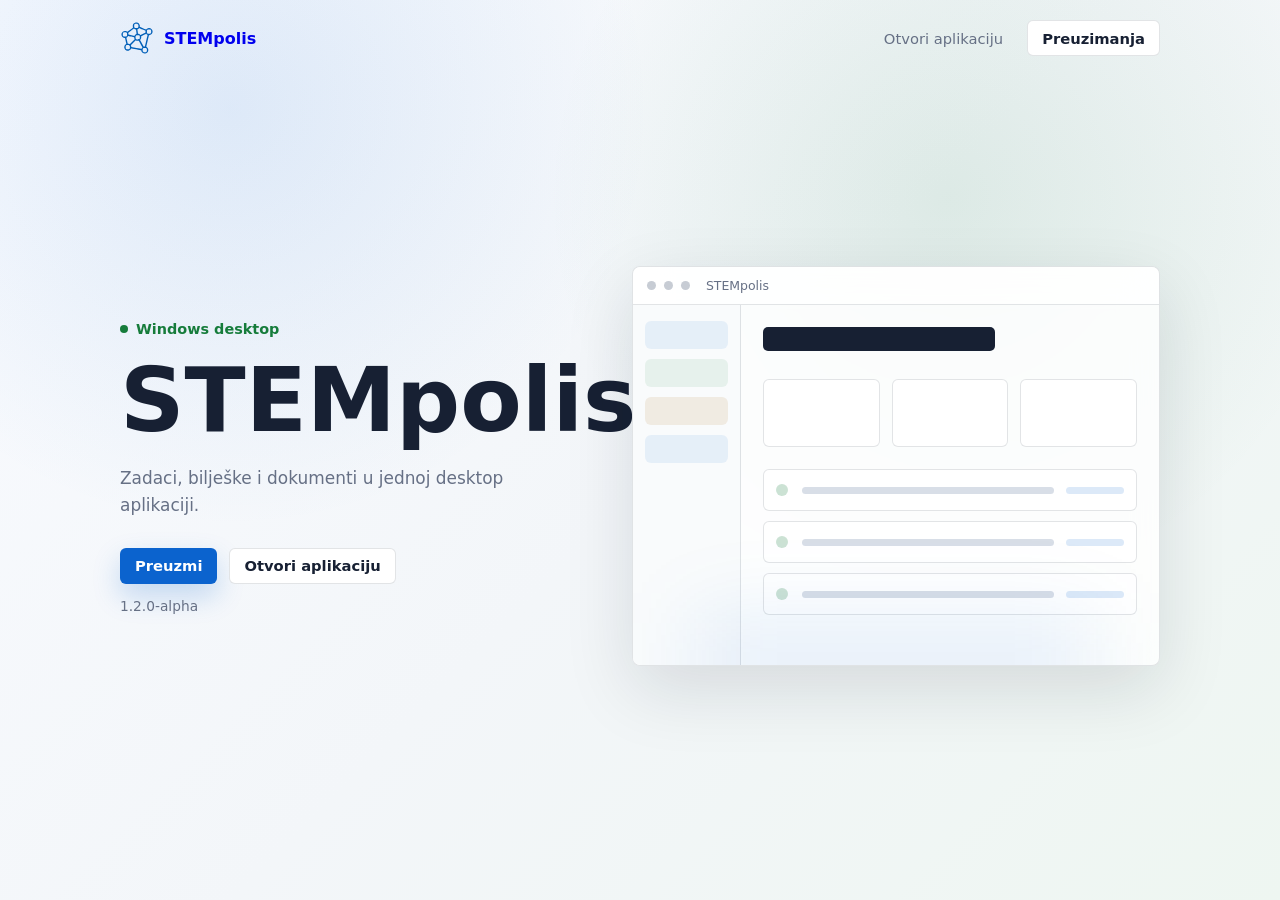
==== index.html @ aa2f320d "Add files via upload" ====
<!DOCTYPE html>
<html lang="hr">

<head>
    <meta charset="UTF-8">
    <meta name="viewport" content="width=device-width, initial-scale=1.0">
    <meta name="description" content="Preuzmite STEMpolis desktop aplikaciju.">
    <title>STEMpolis</title>
    <style>
        :root {
            color-scheme: light;
            --bg: #f7f8fb;
            --surface: rgba(255, 255, 255, 0.82);
            --surface-solid: #ffffff;
            --text: #172033;
            --muted: #667085;
            --border: rgba(23, 32, 51, 0.12);
            --accent: #0b63ce;
            --accent-hover: #004a9f;
            --green: #167c3b;
            --shadow: 0 24px 70px rgba(17, 24, 39, 0.12);
        }

        * {
            box-sizing: border-box;
        }

        html,
        body {
            margin: 0;
            min-height: 100%;
        }

        body {
            min-height: 100vh;
            font-family: "Segoe UI Variable", "Segoe UI", system-ui, -apple-system, BlinkMacSystemFont, sans-serif;
            color: var(--text);
            background:
                radial-gradient(circle at 74% 22%, rgba(22, 124, 59, 0.1), transparent 34%),
                radial-gradient(circle at 18% 12%, rgba(11, 99, 206, 0.11), transparent 32%),
                linear-gradient(135deg, #f9fbff 0%, #f3f6f9 52%, #eef6f1 100%);
            overflow-x: hidden;
        }

        .shell {
            width: min(1040px, calc(100% - 48px));
            margin: 0 auto;
        }

        .topbar {
            height: 76px;
            display: flex;
            align-items: center;
            justify-content: space-between;
        }

        .brand,
        .nav {
            display: inline-flex;
            align-items: center;
        }

        .brand {
            gap: 10px;
            font-weight: 700;
            text-decoration: none;
        }

        .brand img {
            width: 34px;
            height: 34px;
        }

        .nav {
            gap: 10px;
        }

        .link,
        .button {
            min-height: 36px;
            display: inline-flex;
            align-items: center;
            justify-content: center;
            border-radius: 6px;
            padding: 8px 14px;
            font-size: 0.92rem;
            text-decoration: none;
        }

        .link {
            color: var(--muted);
        }

        .button {
            border: 1px solid transparent;
            background: var(--accent);
            color: #ffffff;
            font-weight: 600;
            box-shadow: 0 12px 28px rgba(11, 99, 206, 0.22);
        }

        .button:hover {
            background: var(--accent-hover);
        }

        .button.secondary {
            background: var(--surface-solid);
            border-color: var(--border);
            color: var(--text);
            box-shadow: none;
        }

        .hero {
            min-height: calc(100vh - 76px);
            display: grid;
            grid-template-columns: minmax(0, 0.92fr) minmax(360px, 1.08fr);
            align-items: center;
            gap: 62px;
            padding: 28px 0 72px;
        }

        .tag {
            display: inline-flex;
            align-items: center;
            gap: 8px;
            margin-bottom: 20px;
            color: var(--green);
            font-size: 0.9rem;
            font-weight: 600;
        }

        .tag::before {
            content: "";
            width: 8px;
            height: 8px;
            border-radius: 999px;
            background: currentColor;
        }

        h1 {
            margin: 0;
            font-size: clamp(3.2rem, 7vw, 5.8rem);
            line-height: 0.96;
            letter-spacing: 0;
        }

        .lead {
            max-width: 500px;
            margin: 22px 0 0;
            color: var(--muted);
            font-size: 1.06rem;
            line-height: 1.55;
        }

        .actions {
            display: flex;
            flex-wrap: wrap;
            gap: 12px;
            margin-top: 30px;
        }

        .version {
            margin-top: 14px;
            color: var(--muted);
            font-size: 0.86rem;
        }

        .preview {
            position: relative;
            border: 1px solid var(--border);
            border-radius: 8px;
            background: var(--surface);
            box-shadow: var(--shadow);
            overflow: hidden;
            backdrop-filter: blur(18px);
        }

        .preview::before {
            content: "";
            position: absolute;
            inset: auto 12% -36px 12%;
            height: 80px;
            background: rgba(11, 99, 206, 0.11);
            filter: blur(42px);
        }

        .preview-titlebar {
            height: 38px;
            display: flex;
            align-items: center;
            gap: 8px;
            padding: 0 14px;
            border-bottom: 1px solid var(--border);
            background: rgba(255, 255, 255, 0.72);
        }

        .dot {
            width: 9px;
            height: 9px;
            border-radius: 999px;
            background: #c7ccd4;
        }

        .preview-title {
            margin-left: 8px;
            color: var(--muted);
            font-size: 0.78rem;
        }

        .preview-body {
            min-height: 360px;
            display: grid;
            grid-template-columns: 108px 1fr;
        }

        .preview-nav {
            padding: 16px 12px;
            border-right: 1px solid var(--border);
            background: rgba(248, 250, 252, 0.78);
        }

        .nav-pill {
            height: 28px;
            margin-bottom: 10px;
            border-radius: 6px;
            background: rgba(11, 99, 206, 0.08);
        }

        .nav-pill:nth-child(2) {
            background: rgba(22, 124, 59, 0.08);
        }

        .nav-pill:nth-child(3) {
            background: rgba(157, 93, 0, 0.1);
        }

        .preview-main {
            padding: 22px;
        }

        .headline-skeleton {
            width: 62%;
            height: 24px;
            border-radius: 5px;
            background: var(--text);
        }

        .card-row {
            display: grid;
            grid-template-columns: repeat(3, 1fr);
            gap: 12px;
            margin: 28px 0 22px;
        }

        .mini-card {
            height: 68px;
            border: 1px solid var(--border);
            border-radius: 6px;
            background: #ffffff;
        }

        .row {
            height: 42px;
            display: grid;
            grid-template-columns: 14px 1fr 58px;
            align-items: center;
            gap: 12px;
            margin-bottom: 10px;
            border: 1px solid var(--border);
            border-radius: 6px;
            background: #ffffff;
            padding: 0 12px;
        }

        .check,
        .line,
        .meta {
            border-radius: 999px;
        }

        .check {
            width: 12px;
            height: 12px;
            background: rgba(22, 124, 59, 0.22);
        }

        .line,
        .meta {
            height: 7px;
            background: #d8dee7;
        }

        .meta {
            background: rgba(11, 99, 206, 0.14);
        }

        @media (max-width: 860px) {
            .hero {
                grid-template-columns: 1fr;
                gap: 34px;
                padding-top: 26px;
            }

            .preview {
                max-width: 560px;
            }
        }

        @media (max-width: 620px) {
            .shell {
                width: min(100% - 28px, 1040px);
            }

            .topbar {
                height: auto;
                padding: 18px 0;
                align-items: flex-start;
                flex-direction: column;
                gap: 14px;
            }

            .nav,
            .actions {
                width: 100%;
            }

            .link,
            .button {
                flex: 1;
            }

            .preview-body {
                grid-template-columns: 80px 1fr;
                min-height: 300px;
            }

            .card-row {
                grid-template-columns: 1fr;
            }
        }
    </style>
</head>

<body>
    <header class="shell topbar">
        <a class="brand" href="./" aria-label="STEMpolis">
            <img src="./icon.svg" alt="">
            <span>STEMpolis</span>
        </a>
        <nav class="nav" aria-label="Akcije">
            <a class="link" href="stempolis://login">Otvori aplikaciju</a>
            <a class="button secondary" href="https://github.com/n1ko-josipovic/conf-Pg-STEMpolis/releases/latest">Preuzimanja</a>
        </nav>
    </header>

    <main class="shell hero">
        <section aria-labelledby="title">
            <div class="tag">Windows desktop</div>
            <h1 id="title">STEMpolis</h1>
            <p class="lead">Zadaci, bilješke i dokumenti u jednoj desktop aplikaciji.</p>
            <div class="actions">
                <a class="button" href="https://github.com/n1ko-josipovic/conf-Pg-STEMpolis/releases/latest">Preuzmi</a>
                <a class="button secondary" href="stempolis://login">Otvori aplikaciju</a>
            </div>
            <div class="version">1.2.0-alpha</div>
        </section>

        <section class="preview" aria-label="STEMpolis pregled">
            <div class="preview-titlebar">
                <span class="dot"></span>
                <span class="dot"></span>
                <span class="dot"></span>
                <span class="preview-title">STEMpolis</span>
            </div>
            <div class="preview-body">
                <div class="preview-nav">
                    <div class="nav-pill"></div>
                    <div class="nav-pill"></div>
                    <div class="nav-pill"></div>
                    <div class="nav-pill"></div>
                </div>
                <div class="preview-main">
                    <div class="headline-skeleton"></div>
                    <div class="card-row">
                        <div class="mini-card"></div>
                        <div class="mini-card"></div>
                        <div class="mini-card"></div>
                    </div>
                    <div class="row"><span class="check"></span><span class="line"></span><span class="meta"></span></div>
                    <div class="row"><span class="check"></span><span class="line"></span><span class="meta"></span></div>
                    <div class="row"><span class="check"></span><span class="line"></span><span class="meta"></span></div>
                </div>
            </div>
        </section>
    </main>
</body>

</html>
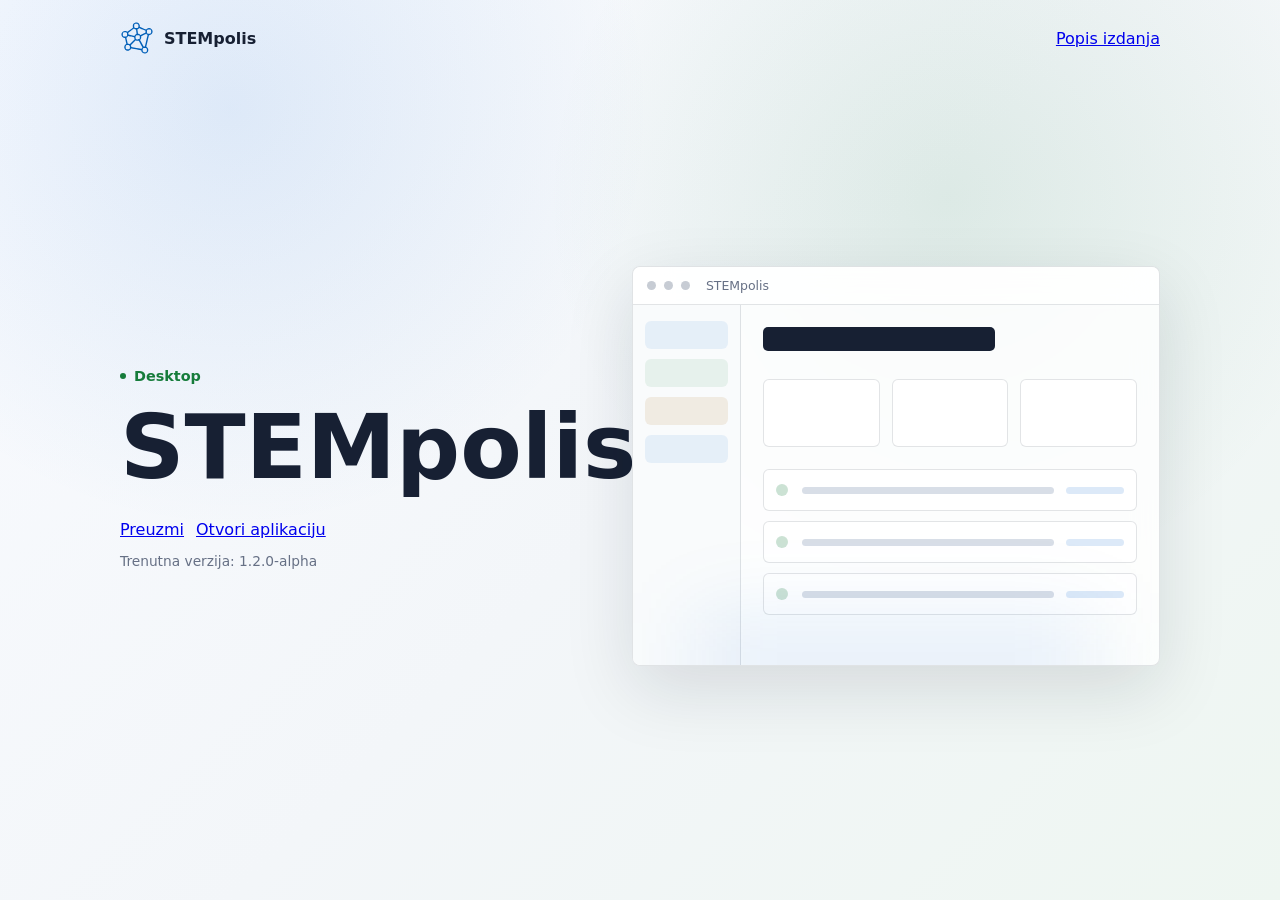
==== commit 5ad187d4: "Add files via upload" ====
--- a/index.html
+++ b/index.html
@@ -75,41 +75,6 @@
             gap: 10px;
         }
 
-        .link,
-        .button {
-            min-height: 36px;
-            display: inline-flex;
-            align-items: center;
-            justify-content: center;
-            border-radius: 6px;
-            padding: 8px 14px;
-            font-size: 0.92rem;
-            text-decoration: none;
-        }
-
-        .link {
-            color: var(--muted);
-        }
-
-        .button {
-            border: 1px solid transparent;
-            background: var(--accent);
-            color: #ffffff;
-            font-weight: 600;
-            box-shadow: 0 12px 28px rgba(11, 99, 206, 0.22);
-        }
-
-        .button:hover {
-            background: var(--accent-hover);
-        }
-
-        .button.secondary {
-            background: var(--surface-solid);
-            border-color: var(--border);
-            color: var(--text);
-            box-shadow: none;
-        }
-
         .hero {
             min-height: calc(100vh - 76px);
             display: grid;
@@ -131,8 +96,8 @@
 
         .tag::before {
             content: "";
-            width: 8px;
-            height: 8px;
+            width: 6px;
+            height: 6px;
             border-radius: 999px;
             background: currentColor;
         }
@@ -142,14 +107,6 @@
             font-size: clamp(3.2rem, 7vw, 5.8rem);
             line-height: 0.96;
             letter-spacing: 0;
-        }
-
-        .lead {
-            max-width: 500px;
-            margin: 22px 0 0;
-            color: var(--muted);
-            font-size: 1.06rem;
-            line-height: 1.55;
         }
 
         .actions {
@@ -324,11 +281,6 @@
                 width: 100%;
             }
 
-            .link,
-            .button {
-                flex: 1;
-            }
-
             .preview-body {
                 grid-template-columns: 80px 1fr;
                 min-height: 300px;
@@ -343,26 +295,24 @@
 
 <body>
     <header class="shell topbar">
-        <a class="brand" href="./" aria-label="STEMpolis">
+        <div class="brand" href="./" aria-label="STEMpolis">
             <img src="./icon.svg" alt="">
             <span>STEMpolis</span>
-        </a>
+        </div>
         <nav class="nav" aria-label="Akcije">
-            <a class="link" href="stempolis://login">Otvori aplikaciju</a>
-            <a class="button secondary" href="https://github.com/n1ko-josipovic/conf-Pg-STEMpolis/releases/latest">Preuzimanja</a>
+            <a href="https://github.com/n1ko-josipovic/STEMpolis/releases/latest">Popis izdanja</a>
         </nav>
     </header>
 
     <main class="shell hero">
         <section aria-labelledby="title">
-            <div class="tag">Windows desktop</div>
+            <div class="tag">Desktop</div>
             <h1 id="title">STEMpolis</h1>
-            <p class="lead">Zadaci, bilješke i dokumenti u jednoj desktop aplikaciji.</p>
             <div class="actions">
-                <a class="button" href="https://github.com/n1ko-josipovic/conf-Pg-STEMpolis/releases/latest">Preuzmi</a>
-                <a class="button secondary" href="stempolis://login">Otvori aplikaciju</a>
+                <a href="https://github.com/n1ko-josipovic/STEMpolis/releases/latest">Preuzmi</a>
+                <a href="stempolis://login">Otvori aplikaciju</a>
             </div>
-            <div class="version">1.2.0-alpha</div>
+            <div class="version">Trenutna verzija: 1.2.0-alpha</div>
         </section>
 
         <section class="preview" aria-label="STEMpolis pregled">
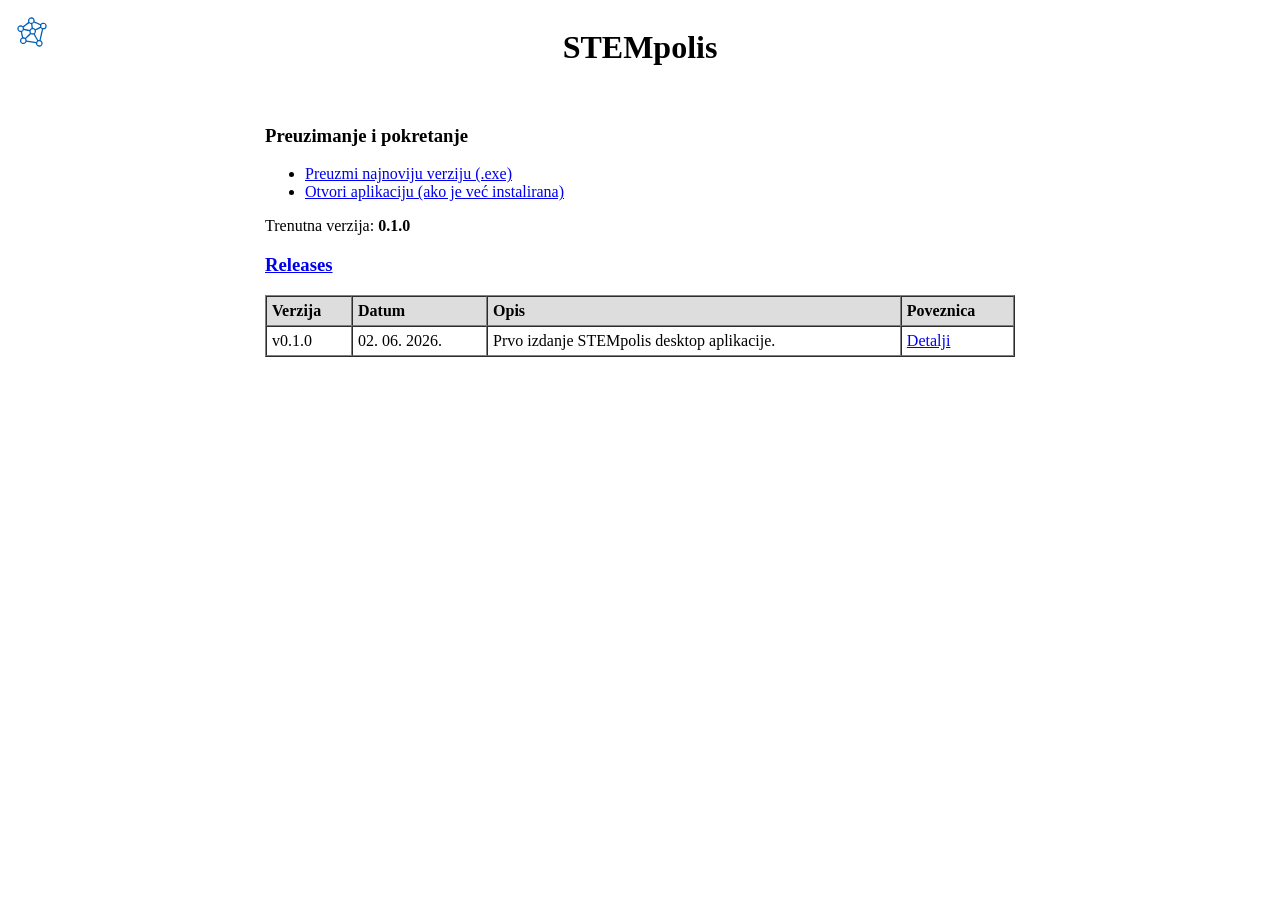
==== commit 99287b9b: "Add files via upload" ====
--- a/index.html
+++ b/index.html
@@ -1,348 +1,64 @@
-<!DOCTYPE html>
-<html lang="hr">
-
-<head>
-    <meta charset="UTF-8">
-    <meta name="viewport" content="width=device-width, initial-scale=1.0">
-    <meta name="description" content="Preuzmite STEMpolis desktop aplikaciju.">
-    <title>STEMpolis</title>
-    <style>
-        :root {
-            color-scheme: light;
-            --bg: #f7f8fb;
-            --surface: rgba(255, 255, 255, 0.82);
-            --surface-solid: #ffffff;
-            --text: #172033;
-            --muted: #667085;
-            --border: rgba(23, 32, 51, 0.12);
-            --accent: #0b63ce;
-            --accent-hover: #004a9f;
-            --green: #167c3b;
-            --shadow: 0 24px 70px rgba(17, 24, 39, 0.12);
-        }
-
-        * {
-            box-sizing: border-box;
-        }
-
-        html,
-        body {
-            margin: 0;
-            min-height: 100%;
-        }
-
-        body {
-            min-height: 100vh;
-            font-family: "Segoe UI Variable", "Segoe UI", system-ui, -apple-system, BlinkMacSystemFont, sans-serif;
-            color: var(--text);
-            background:
-                radial-gradient(circle at 74% 22%, rgba(22, 124, 59, 0.1), transparent 34%),
-                radial-gradient(circle at 18% 12%, rgba(11, 99, 206, 0.11), transparent 32%),
-                linear-gradient(135deg, #f9fbff 0%, #f3f6f9 52%, #eef6f1 100%);
-            overflow-x: hidden;
-        }
-
-        .shell {
-            width: min(1040px, calc(100% - 48px));
-            margin: 0 auto;
-        }
-
-        .topbar {
-            height: 76px;
-            display: flex;
-            align-items: center;
-            justify-content: space-between;
-        }
-
-        .brand,
-        .nav {
-            display: inline-flex;
-            align-items: center;
-        }
-
-        .brand {
-            gap: 10px;
-            font-weight: 700;
-            text-decoration: none;
-        }
-
-        .brand img {
-            width: 34px;
-            height: 34px;
-        }
-
-        .nav {
-            gap: 10px;
-        }
-
-        .hero {
-            min-height: calc(100vh - 76px);
-            display: grid;
-            grid-template-columns: minmax(0, 0.92fr) minmax(360px, 1.08fr);
-            align-items: center;
-            gap: 62px;
-            padding: 28px 0 72px;
-        }
-
-        .tag {
-            display: inline-flex;
-            align-items: center;
-            gap: 8px;
-            margin-bottom: 20px;
-            color: var(--green);
-            font-size: 0.9rem;
-            font-weight: 600;
-        }
-
-        .tag::before {
-            content: "";
-            width: 6px;
-            height: 6px;
-            border-radius: 999px;
-            background: currentColor;
-        }
-
-        h1 {
-            margin: 0;
-            font-size: clamp(3.2rem, 7vw, 5.8rem);
-            line-height: 0.96;
-            letter-spacing: 0;
-        }
-
-        .actions {
-            display: flex;
-            flex-wrap: wrap;
-            gap: 12px;
-            margin-top: 30px;
-        }
-
-        .version {
-            margin-top: 14px;
-            color: var(--muted);
-            font-size: 0.86rem;
-        }
-
-        .preview {
-            position: relative;
-            border: 1px solid var(--border);
-            border-radius: 8px;
-            background: var(--surface);
-            box-shadow: var(--shadow);
-            overflow: hidden;
-            backdrop-filter: blur(18px);
-        }
-
-        .preview::before {
-            content: "";
-            position: absolute;
-            inset: auto 12% -36px 12%;
-            height: 80px;
-            background: rgba(11, 99, 206, 0.11);
-            filter: blur(42px);
-        }
-
-        .preview-titlebar {
-            height: 38px;
-            display: flex;
-            align-items: center;
-            gap: 8px;
-            padding: 0 14px;
-            border-bottom: 1px solid var(--border);
-            background: rgba(255, 255, 255, 0.72);
-        }
-
-        .dot {
-            width: 9px;
-            height: 9px;
-            border-radius: 999px;
-            background: #c7ccd4;
-        }
-
-        .preview-title {
-            margin-left: 8px;
-            color: var(--muted);
-            font-size: 0.78rem;
-        }
-
-        .preview-body {
-            min-height: 360px;
-            display: grid;
-            grid-template-columns: 108px 1fr;
-        }
-
-        .preview-nav {
-            padding: 16px 12px;
-            border-right: 1px solid var(--border);
-            background: rgba(248, 250, 252, 0.78);
-        }
-
-        .nav-pill {
-            height: 28px;
-            margin-bottom: 10px;
-            border-radius: 6px;
-            background: rgba(11, 99, 206, 0.08);
-        }
-
-        .nav-pill:nth-child(2) {
-            background: rgba(22, 124, 59, 0.08);
-        }
-
-        .nav-pill:nth-child(3) {
-            background: rgba(157, 93, 0, 0.1);
-        }
-
-        .preview-main {
-            padding: 22px;
-        }
-
-        .headline-skeleton {
-            width: 62%;
-            height: 24px;
-            border-radius: 5px;
-            background: var(--text);
-        }
-
-        .card-row {
-            display: grid;
-            grid-template-columns: repeat(3, 1fr);
-            gap: 12px;
-            margin: 28px 0 22px;
-        }
-
-        .mini-card {
-            height: 68px;
-            border: 1px solid var(--border);
-            border-radius: 6px;
-            background: #ffffff;
-        }
-
-        .row {
-            height: 42px;
-            display: grid;
-            grid-template-columns: 14px 1fr 58px;
-            align-items: center;
-            gap: 12px;
-            margin-bottom: 10px;
-            border: 1px solid var(--border);
-            border-radius: 6px;
-            background: #ffffff;
-            padding: 0 12px;
-        }
-
-        .check,
-        .line,
-        .meta {
-            border-radius: 999px;
-        }
-
-        .check {
-            width: 12px;
-            height: 12px;
-            background: rgba(22, 124, 59, 0.22);
-        }
-
-        .line,
-        .meta {
-            height: 7px;
-            background: #d8dee7;
-        }
-
-        .meta {
-            background: rgba(11, 99, 206, 0.14);
-        }
-
-        @media (max-width: 860px) {
-            .hero {
-                grid-template-columns: 1fr;
-                gap: 34px;
-                padding-top: 26px;
-            }
-
-            .preview {
-                max-width: 560px;
-            }
-        }
-
-        @media (max-width: 620px) {
-            .shell {
-                width: min(100% - 28px, 1040px);
-            }
-
-            .topbar {
-                height: auto;
-                padding: 18px 0;
-                align-items: flex-start;
-                flex-direction: column;
-                gap: 14px;
-            }
-
-            .nav,
-            .actions {
-                width: 100%;
-            }
-
-            .preview-body {
-                grid-template-columns: 80px 1fr;
-                min-height: 300px;
-            }
-
-            .card-row {
-                grid-template-columns: 1fr;
-            }
-        }
-    </style>
-</head>
-
-<body>
-    <header class="shell topbar">
-        <div class="brand" href="./" aria-label="STEMpolis">
-            <img src="./icon.svg" alt="">
-            <span>STEMpolis</span>
-        </div>
-        <nav class="nav" aria-label="Akcije">
-            <a href="https://github.com/n1ko-josipovic/STEMpolis/releases/latest">Popis izdanja</a>
-        </nav>
-    </header>
-
-    <main class="shell hero">
-        <section aria-labelledby="title">
-            <div class="tag">Desktop</div>
-            <h1 id="title">STEMpolis</h1>
-            <div class="actions">
-                <a href="https://github.com/n1ko-josipovic/STEMpolis/releases/latest">Preuzmi</a>
-                <a href="stempolis://login">Otvori aplikaciju</a>
-            </div>
-            <div class="version">Trenutna verzija: 1.2.0-alpha</div>
-        </section>
-
-        <section class="preview" aria-label="STEMpolis pregled">
-            <div class="preview-titlebar">
-                <span class="dot"></span>
-                <span class="dot"></span>
-                <span class="dot"></span>
-                <span class="preview-title">STEMpolis</span>
-            </div>
-            <div class="preview-body">
-                <div class="preview-nav">
-                    <div class="nav-pill"></div>
-                    <div class="nav-pill"></div>
-                    <div class="nav-pill"></div>
-                    <div class="nav-pill"></div>
-                </div>
-                <div class="preview-main">
-                    <div class="headline-skeleton"></div>
-                    <div class="card-row">
-                        <div class="mini-card"></div>
-                        <div class="mini-card"></div>
-                        <div class="mini-card"></div>
-                    </div>
-                    <div class="row"><span class="check"></span><span class="line"></span><span class="meta"></span></div>
-                    <div class="row"><span class="check"></span><span class="line"></span><span class="meta"></span></div>
-                    <div class="row"><span class="check"></span><span class="line"></span><span class="meta"></span></div>
-                </div>
-            </div>
-        </section>
-    </main>
-</body>
-
-</html>
+<!DOCTYPE html>
+<html>
+
+<head>
+    <meta charset="UTF-8">
+    <title>STEMpolis Download</title>
+
+    <style>
+        th {
+            text-align: left;
+        }
+    </style>
+</head>
+
+<body>
+
+    <table width="750" align="center" border="0" cellpadding="0" cellspacing="0">
+        <tr>
+            <td>
+                <div style="position: absolute; top: 16px; left: 16px;">
+                    <img src="icon.svg" width="32" height="32" alt="STEMpolis ikona">
+                </div>
+                <center>
+                    <h1>STEMpolis</h1>
+                </center>
+
+                <br>
+
+                <h3>Preuzimanje i pokretanje</h3>
+                <ul>
+                    <li><a href="https://github.com/n1ko-josipovic/STEMpolis/releases/latest">Preuzmi najnoviju verziju
+                            (.exe)</a></li>
+                    <li><a href="stempolis://login">Otvori aplikaciju (ako je već instalirana)</a></li>
+                </ul>
+
+                <p>Trenutna verzija: <b>0.1.0</b></p>
+
+
+                <a href="https://github.com/n1ko-josipovic/STEMpolis/releases">
+                    <h3>Releases</h3>
+                </a>
+                <table border="1" cellpadding="5" cellspacing="0" width="100%">
+                    <tr bgcolor="#DDDDDD">
+                        <th>Verzija</th>
+                        <th>Datum</th>
+                        <th>Opis</th>
+                        <th>Poveznica</th>
+                    </tr>
+                    <tr>
+                        <td>v0.1.0</td>
+                        <td nowrap>02. 06. 2026.</td>
+                        <td>Prvo izdanje STEMpolis desktop aplikacije.</td>
+                        <td><a href="https://github.com/n1ko-josipovic/STEMpolis/releases/tag/v0.1.0">Detalji</a></td>
+                    </tr>
+                </table>
+                <br>
+
+            </td>
+        </tr>
+    </table>
+
+</body>
+
+</html>
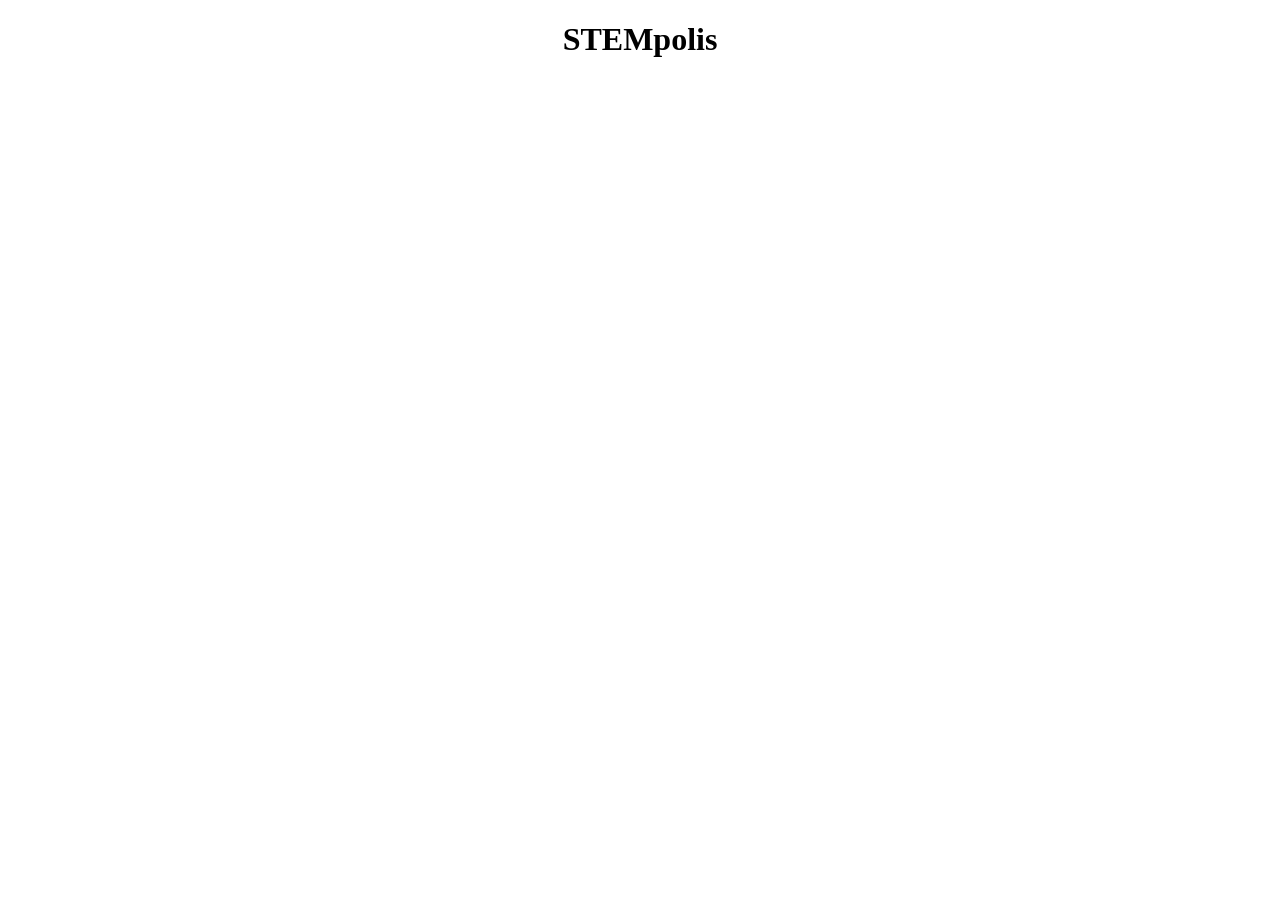
==== commit 62361f45: "Index.html changes" ====
--- a/index.html
+++ b/index.html
@@ -3,7 +3,7 @@
 
 <head>
     <meta charset="UTF-8">
-    <title>STEMpolis Download</title>
+    <title>STEMpolis</title>
 
     <style>
         th {
@@ -13,52 +13,9 @@
 </head>
 
 <body>
-
-    <table width="750" align="center" border="0" cellpadding="0" cellspacing="0">
-        <tr>
-            <td>
-                <div style="position: absolute; top: 16px; left: 16px;">
-                    <img src="icon.svg" width="32" height="32" alt="STEMpolis ikona">
-                </div>
-                <center>
-                    <h1>STEMpolis</h1>
-                </center>
-
-                <br>
-
-                <h3>Preuzimanje i pokretanje</h3>
-                <ul>
-                    <li><a href="https://github.com/n1ko-josipovic/STEMpolis/releases/latest">Preuzmi najnoviju verziju
-                            (.exe)</a></li>
-                    <li><a href="stempolis://login">Otvori aplikaciju (ako je već instalirana)</a></li>
-                </ul>
-
-                <p>Trenutna verzija: <b>0.1.0</b></p>
-
-
-                <a href="https://github.com/n1ko-josipovic/STEMpolis/releases">
-                    <h3>Releases</h3>
-                </a>
-                <table border="1" cellpadding="5" cellspacing="0" width="100%">
-                    <tr bgcolor="#DDDDDD">
-                        <th>Verzija</th>
-                        <th>Datum</th>
-                        <th>Opis</th>
-                        <th>Poveznica</th>
-                    </tr>
-                    <tr>
-                        <td>v0.1.0</td>
-                        <td nowrap>02. 06. 2026.</td>
-                        <td>Prvo izdanje STEMpolis desktop aplikacije.</td>
-                        <td><a href="https://github.com/n1ko-josipovic/STEMpolis/releases/tag/v0.1.0">Detalji</a></td>
-                    </tr>
-                </table>
-                <br>
-
-            </td>
-        </tr>
-    </table>
-
+    <center>
+        <h1>STEMpolis</h1>
+    </center>
 </body>
 
-</html>+</html>
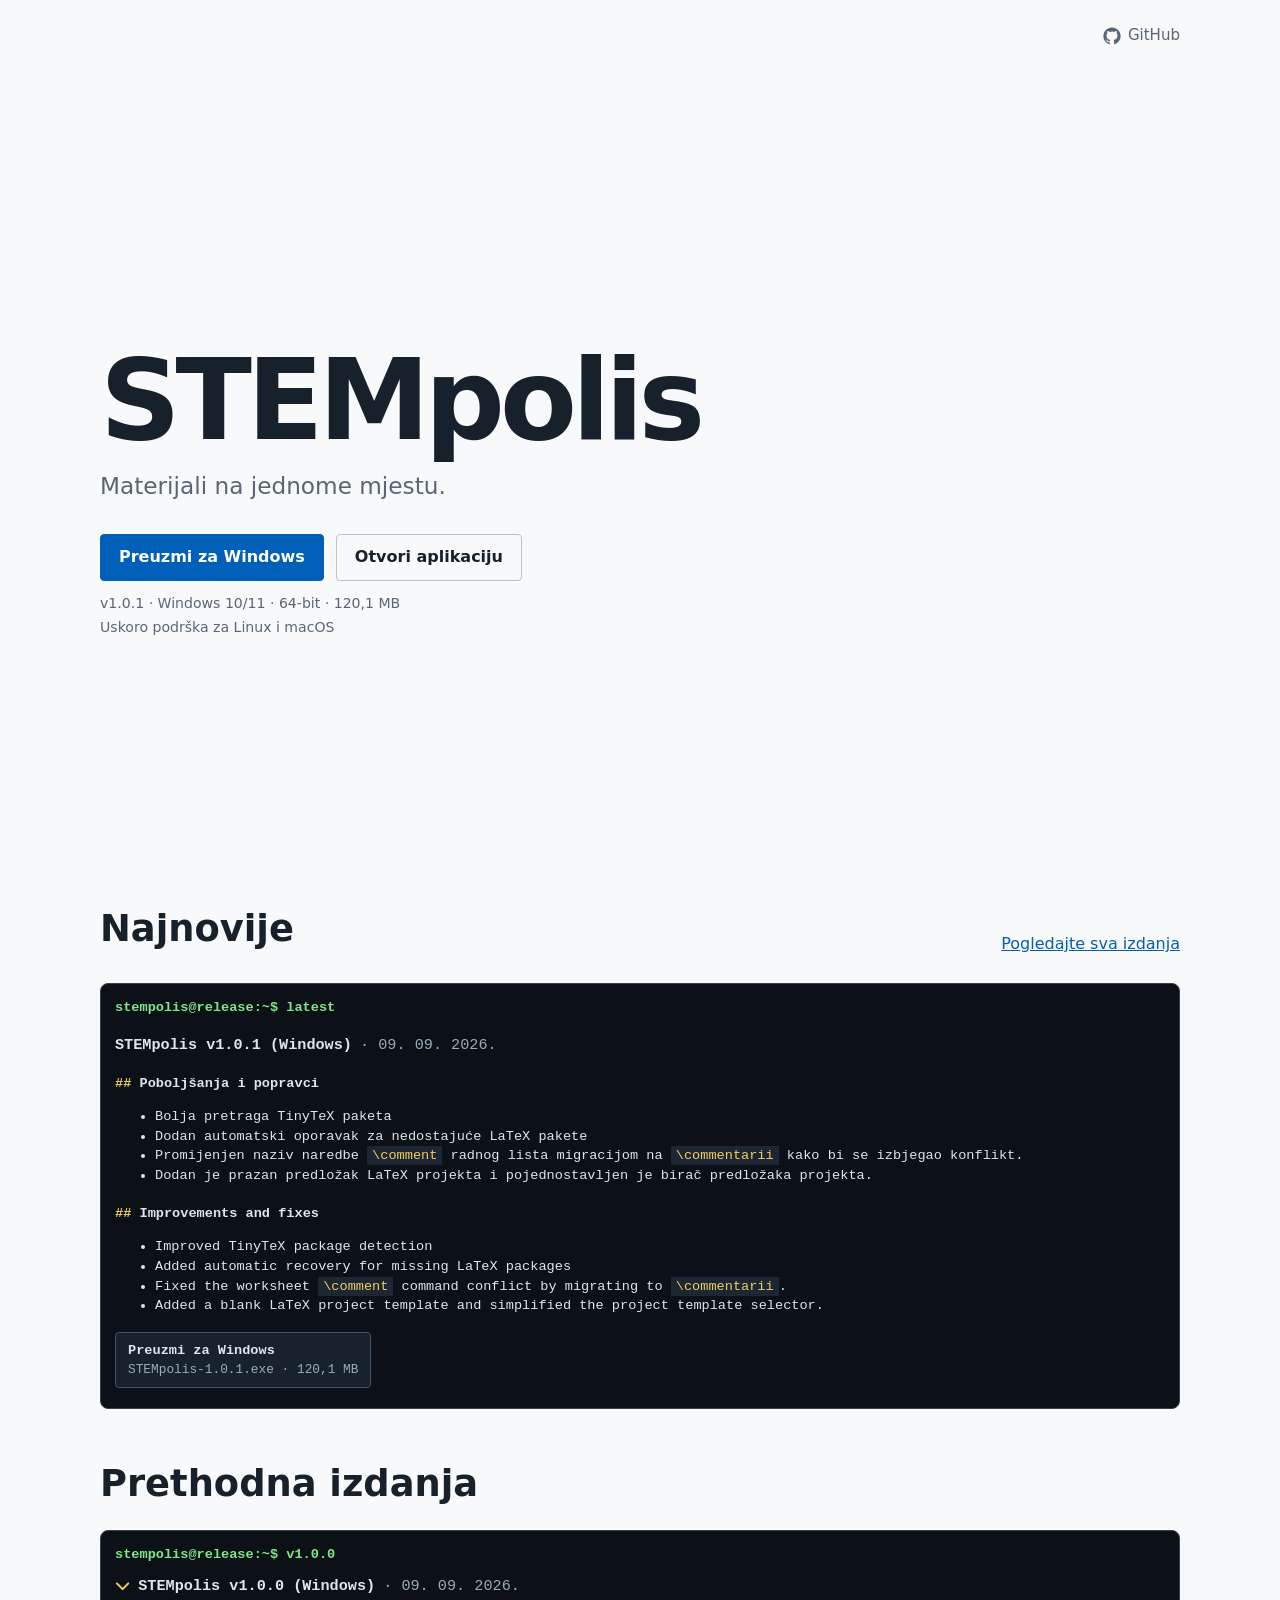
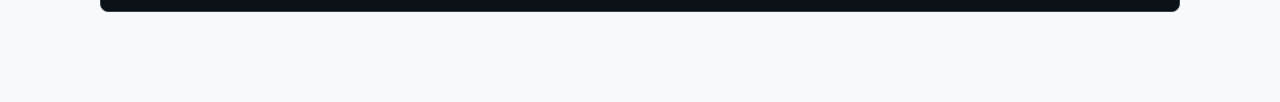
==== commit 8b8060cc: "deploy: c67eb9f33533f274da3246705d6580a586104904" ====
--- a/index.html
+++ b/index.html
@@ -1,21 +1,64 @@
-<!DOCTYPE html>
-<html>
+<!doctype html>
+<html lang="hr">
 
 <head>
     <meta charset="UTF-8">
+    <meta name="viewport" content="width=device-width, initial-scale=1">
+    <meta name="description" content="Preuzmite STEMpolis i pregledajte novosti u posljednjim izdanjima.">
+    <meta name="theme-color" content="#005fb8">
+    <link rel="icon" href="icon.svg" type="image/svg+xml">
+    <link rel="stylesheet" href="https://cdnjs.cloudflare.com/ajax/libs/font-awesome/6.7.2/css/all.min.css">
+    <link rel="stylesheet" href="styles.css">
     <title>STEMpolis</title>
-
-    <style>
-        th {
-            text-align: left;
-        }
-    </style>
 </head>
 
 <body>
-    <center>
-        <h1>STEMpolis</h1>
-    </center>
+    <header class="site-header">
+        <nav>
+            <a href="https://github.com/n1ko-josipovic/STEMpolis">
+                <svg viewBox="0 0 24 24" aria-hidden="true" focusable="false">
+                    <path fill="currentColor"
+                        d="M12 .7a11.5 11.5 0 0 0-3.64 22.41c.58.11.79-.25.79-.56v-2.23c-3.24.7-3.92-1.37-3.92-1.37-.53-1.35-1.29-1.71-1.29-1.71-1.06-.72.08-.71.08-.71 1.17.08 1.78 1.2 1.78 1.2 1.04 1.78 2.73 1.27 3.4.97.1-.75.4-1.27.74-1.56-2.58-.29-5.3-1.29-5.3-5.68 0-1.25.45-2.28 1.19-3.08-.12-.29-.52-1.47.11-3.04 0 0 .97-.31 3.16 1.18A10.98 10.98 0 0 1 12 6.13c.98 0 1.95.13 2.87.39 2.2-1.49 3.16-1.18 3.16-1.18.63 1.57.23 2.75.11 3.04.74.8 1.19 1.83 1.19 3.08 0 4.4-2.72 5.38-5.31 5.67.42.36.79 1.07.79 2.16v3.26c0 .31.21.67.8.56A11.5 11.5 0 0 0 12 .7Z" />
+                </svg>
+                <span>GitHub</span>
+            </a>
+        </nav>
+    </header>
+
+    <main>
+        <section class="hero" id="preuzimanje">
+            <h1>STEMpolis</h1>
+            <p>Materijali na jednome mjestu.</p>
+            <div class="actions">
+                <a class="button button-primary" id="primary-download"
+                    href="https://github.com/n1ko-josipovic/STEMpolis/releases/latest">
+                    Preuzmi za Windows
+                </a>
+                <a class="button button-secondary" href="stempolis://login">Otvori aplikaciju</a>
+            </div>
+            <p id="download-meta">Windows 10/11 · 64-bit</p>
+            <p>Uskoro podrška za Linux i macOS</p>
+        </section>
+
+        <section class="releases" id="izdanja" aria-labelledby="releases-title">
+            <div class="section-heading">
+                <h2 id="releases-title">Najnovije</h2>
+                <a href="https://github.com/n1ko-josipovic/STEMpolis/releases">Pogledajte sva izdanja</a>
+            </div>
+
+            <div class="release-terminal" data-prompt="stempolis@release:~$ latest">
+                <div id="release-status" role="status">Učitavanje podataka o izdanju…</div>
+                <article id="latest-release" hidden></article>
+            </div>
+
+            <div id="older-releases" hidden>
+                <h2>Prethodna izdanja</h2>
+                <div id="older-release-list"></div>
+            </div>
+        </section>
+    </main>
+
+    <script src="script.js" defer></script>
 </body>
 
 </html>
--- a/styles.css
+++ b/styles.css
@@ -0,0 +1,175 @@
+:root {
+    color-scheme: light;
+    font-family: "Segoe UI Variable", "Segoe UI", system-ui, sans-serif;
+    color: #17212b;
+    background: #f7f9fb;
+    --blue: #005fb8;
+    --blue-dark: #004b91;
+    --muted: #596675;
+    --border: #dce3ea;
+}
+
+* { box-sizing: border-box; }
+html { scroll-behavior: smooth; }
+body { margin: 0; line-height: 1.55; }
+a { color: var(--blue); }
+a:hover { color: var(--blue-dark); }
+a:focus-visible, summary:focus-visible {
+    outline: 3px solid rgba(0, 95, 184, .28);
+    outline-offset: 3px;
+}
+
+.site-header, main {
+    width: min(1080px, calc(100% - 40px));
+    margin-inline: auto;
+}
+
+.site-header {
+    min-height: 72px;
+    display: flex;
+    align-items: center;
+    justify-content: flex-end;
+    gap: 24px;
+}
+
+nav, .actions, .asset-list { display: flex; flex-wrap: wrap; gap: 12px; }
+nav a { display: inline-flex; align-items: center; gap: 7px; color: var(--muted); font-size: .94rem; text-decoration: none; }
+nav svg { width: 18px; height: 18px; }
+
+.hero {
+    max-width: 790px;
+    min-height: calc(100vh - 72px);
+    min-height: calc(100svh - 72px);
+    display: flex;
+    flex-direction: column;
+    justify-content: center;
+    padding: clamp(70px, 12vw, 140px) 0 clamp(80px, 12vw, 130px);
+}
+
+h1, h2, p { margin-top: 0; }
+h1 {
+    max-width: 760px;
+    margin-bottom: 10px;
+    font-size: clamp(3.5rem, 9vw, 7rem);
+    line-height: 1.03;
+    letter-spacing: -.045em;
+}
+.hero > h1 + p {
+    margin-bottom: 30px;
+    color: var(--muted);
+    font-size: clamp(1.1rem, 2.2vw, 1.45rem);
+}
+
+.button {
+    min-height: 44px;
+    display: inline-flex;
+    align-items: center;
+    justify-content: center;
+    padding: 10px 18px;
+    border: 1px solid var(--border);
+    border-radius: 4px;
+    font-weight: 700;
+    text-decoration: none;
+}
+
+.button-primary { border-color: var(--blue); color: white; background: var(--blue); }
+.button-primary:hover { border-color: var(--blue-dark); color: white; background: var(--blue-dark); }
+.button-secondary { border-color: #b8c4cf; color: #17212b; background: transparent; }
+.button-secondary:hover { border-color: var(--blue); color: var(--blue); background: #edf5fc; }
+.hero > .actions ~ p { color: var(--muted); font-size: .88rem; }
+.hero > .actions + p { margin: 12px 0 2px; }
+.hero > p:last-child { margin-bottom: 0; }
+
+.releases { padding: 0 0 90px; }
+.section-heading {
+    display: flex;
+    align-items: end;
+    justify-content: space-between;
+    gap: 24px;
+}
+.section-heading { margin-bottom: 26px; }
+.section-heading h2 { margin-bottom: 0; font-size: clamp(1.65rem, 4vw, 2.3rem); }
+
+.release-terminal {
+    --ansi-accent: #f2cc60;
+    --ansi-link: #79c0ff;
+    padding: 14px;
+    border: 1px solid #334354;
+    border-radius: 8px;
+    color: #dce6ef;
+    background: #0b1117;
+    font-size: clamp(.78rem, 1.4vw, .85rem);
+    line-height: 1.45;
+    font-family: "Cascadia Code", "SFMono-Regular", Consolas, monospace;
+}
+.release-terminal::before {
+    content: attr(data-prompt);
+    display: block;
+    margin-bottom: 16px;
+    color: #7ee787;
+    font-weight: 650;
+}
+.release-terminal > [role="status"] { color: #9aabba; }
+.release-terminal > article { padding: 0 0 6px; }
+.release-terminal > article > header, #older-release-list summary {
+    display: flex;
+    align-items: center;
+    flex-wrap: wrap;
+    gap: 8px;
+    font-size: .95rem;
+    font-weight: 650;
+}
+.release-terminal > article > header { margin-bottom: 14px; }
+.release-terminal > article > header h3 { margin: 0; font: inherit; }
+.release-terminal > article > header a { color: inherit; text-decoration: none; }
+.release-terminal > article > header a:hover { color: var(--ansi-link); }
+.release-terminal > article > header > span, #older-release-list summary span:last-child,
+.asset-link span + span { color: #9aabba; font-weight: 400; }
+.release-terminal section { margin-bottom: 16px; }
+.release-terminal section h3, .release-terminal section h4 { margin: 18px 0 6px; font-size: 1em; }
+.release-terminal section h3::before { content: "# "; color: var(--ansi-accent); }
+.release-terminal section h4::before { content: "## "; color: var(--ansi-accent); }
+.release-terminal section p, .release-terminal section ul,
+.release-terminal section ol { margin-bottom: 8px; }
+.release-terminal section code { padding: 2px 5px; color: var(--ansi-accent); background: #1c2733; }
+.release-terminal a { color: var(--ansi-link); }
+.release-terminal a:hover { color: white; }
+.asset-link { min-width: 190px; align-items: flex-start; flex-direction: column; }
+.release-terminal .asset-link {
+    min-height: 38px;
+    padding: 8px 12px;
+    border-color: #425466;
+    color: #dce6ef;
+    background: #18222d;
+}
+.release-terminal .asset-link:hover {
+    border-color: var(--ansi-link);
+    color: white;
+    background: #202d39;
+}
+.asset-link span + span { font-size: .8rem; font-weight: 400; }
+
+#older-releases { margin-top: 46px; }
+#older-releases > h2 { margin-bottom: 18px; font-size: clamp(1.65rem, 4vw, 2.3rem); }
+#older-release-list { display: grid; gap: 10px; }
+#older-release-list .release-terminal::before { margin-bottom: 10px; }
+#older-release-list summary {
+    cursor: pointer;
+    list-style: none;
+}
+#older-release-list summary::-webkit-details-marker { display: none; }
+#older-release-list summary i { width: 1em; color: var(--ansi-accent); text-align: center; }
+#older-release-list summary .fa-chevron-up,
+#older-release-list details[open] summary .fa-chevron-down { display: none; }
+#older-release-list details[open] summary .fa-chevron-up { display: inline-block; }
+#older-release-list details > div { padding-top: 14px; }
+
+@media (max-width: 640px) {
+    .site-header { padding-block: 12px; }
+    .section-heading { align-items: flex-start; flex-direction: column; }
+    .button, .asset-link { width: 100%; }
+}
+
+@media (prefers-reduced-motion: reduce) {
+    html { scroll-behavior: auto; }
+}
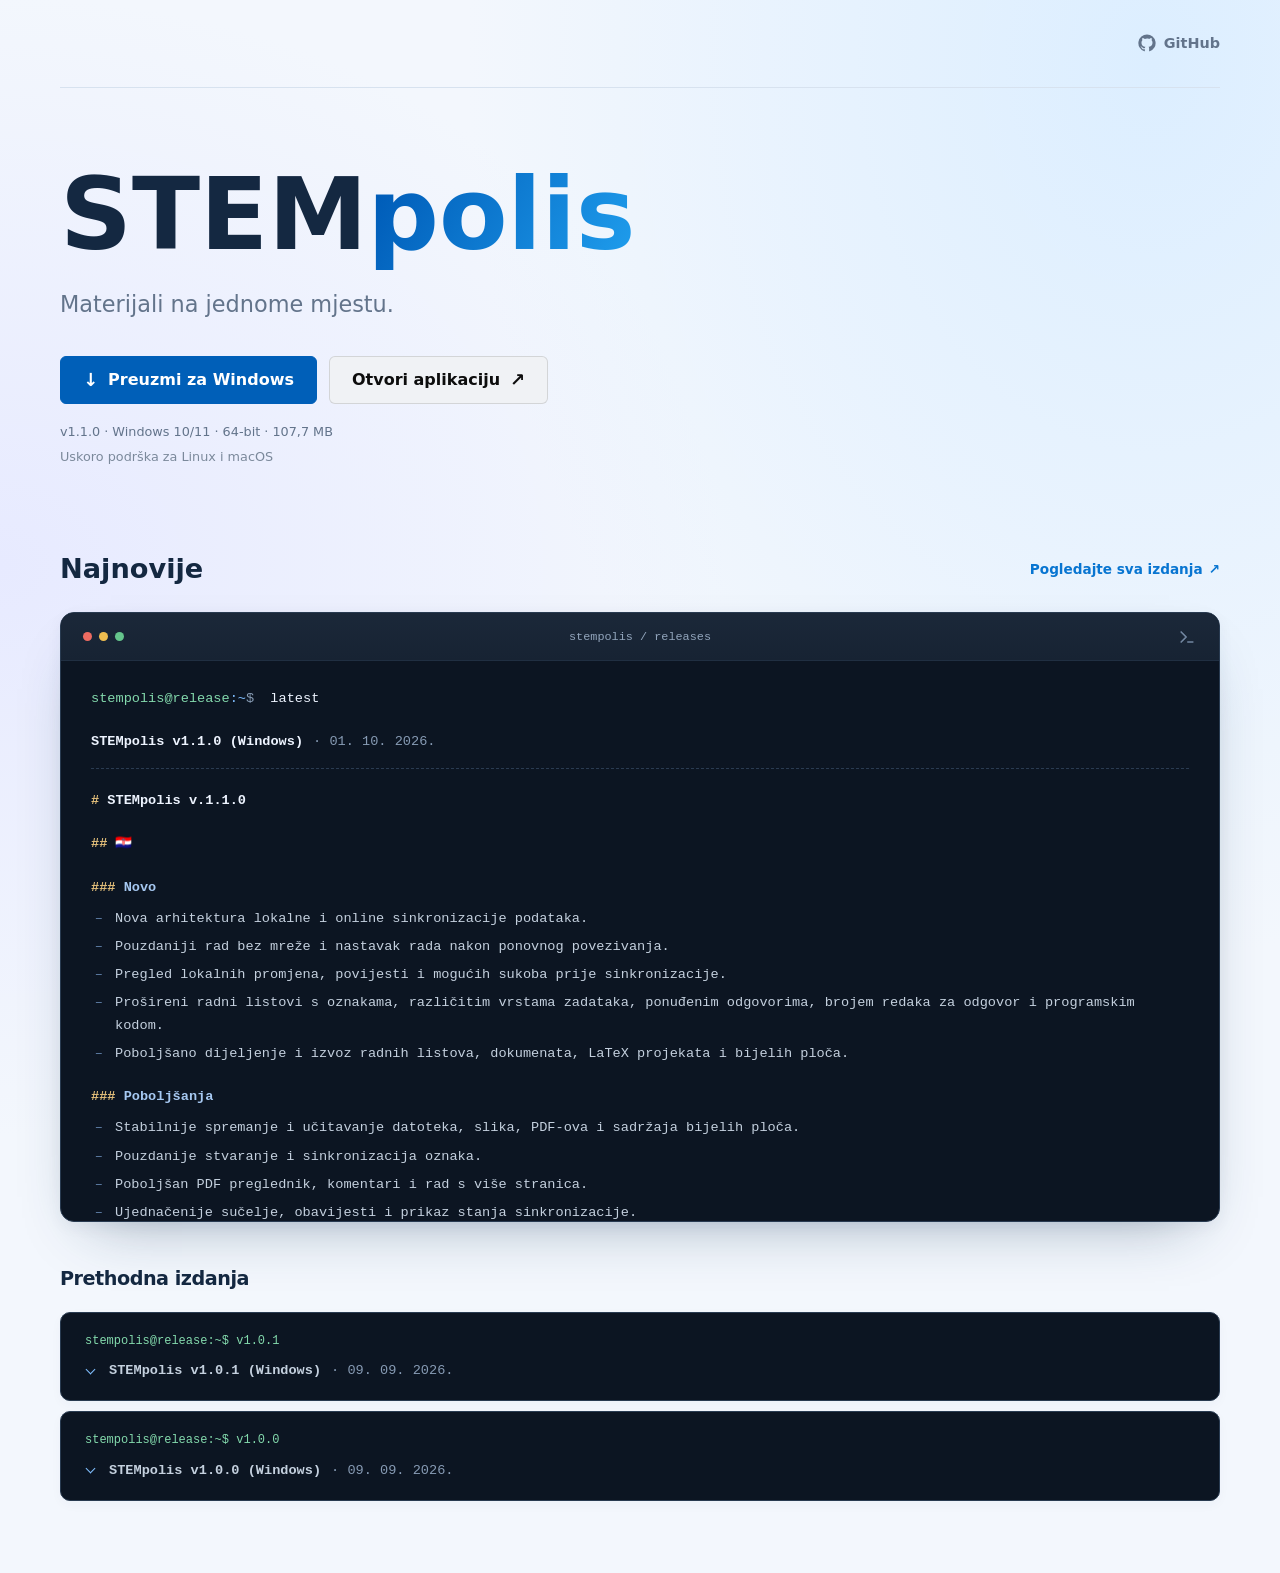
==== commit 340dedff: "deploy: 15c13fc629ca5f8dd3052317ed29b1e6967551a0" ====
--- a/index.html
+++ b/index.html
@@ -5,9 +5,8 @@
     <meta charset="UTF-8">
     <meta name="viewport" content="width=device-width, initial-scale=1">
     <meta name="description" content="Preuzmite STEMpolis i pregledajte novosti u posljednjim izdanjima.">
-    <meta name="theme-color" content="#005fb8">
+    <meta name="theme-color" content="#f3f7fd">
     <link rel="icon" href="icon.svg" type="image/svg+xml">
-    <link rel="stylesheet" href="https://cdnjs.cloudflare.com/ajax/libs/font-awesome/6.7.2/css/all.min.css">
     <link rel="stylesheet" href="styles.css">
     <title>STEMpolis</title>
 </head>
@@ -27,17 +26,21 @@
 
     <main>
         <section class="hero" id="preuzimanje">
-            <h1>STEMpolis</h1>
-            <p>Materijali na jednome mjestu.</p>
-            <div class="actions">
-                <a class="button button-primary" id="primary-download"
-                    href="https://github.com/n1ko-josipovic/STEMpolis/releases/latest">
-                    Preuzmi za Windows
-                </a>
-                <a class="button button-secondary" href="stempolis://login">Otvori aplikaciju</a>
+            <div class="hero-copy">
+                <h1>STEM<span>polis</span></h1>
+                <p>Materijali na jednome mjestu.</p>
+                <div class="actions">
+                    <a class="button button-primary" id="primary-download"
+                        href="https://github.com/n1ko-josipovic/STEMpolis/releases/latest">
+                        <span aria-hidden="true">↓</span> Preuzmi za Windows
+                    </a>
+                    <a class="button button-secondary" href="stempolis://login">
+                        Otvori aplikaciju <span aria-hidden="true">↗</span>
+                    </a>
+                </div>
+                <p id="download-meta">Windows 10/11 · 64-bit</p>
+                <p>Uskoro podrška za Linux i macOS</p>
             </div>
-            <p id="download-meta">Windows 10/11 · 64-bit</p>
-            <p>Uskoro podrška za Linux i macOS</p>
         </section>
 
         <section class="releases" id="izdanja" aria-labelledby="releases-title">
@@ -46,9 +49,27 @@
                 <a href="https://github.com/n1ko-josipovic/STEMpolis/releases">Pogledajte sva izdanja</a>
             </div>
 
-            <div class="release-terminal" data-prompt="stempolis@release:~$ latest">
-                <div id="release-status" role="status">Učitavanje podataka o izdanju…</div>
-                <article id="latest-release" hidden></article>
+            <div class="release-terminal">
+                <div class="terminal-toolbar" aria-hidden="true">
+                    <span class="terminal-controls"><span></span><span></span><span></span></span>
+                    <span class="terminal-title">stempolis / releases</span>
+                    <span class="terminal-mark">
+                        <svg viewBox="0 0 24 24" width="20" height="20" fill="none" stroke="currentColor"
+                            stroke-width="2" stroke-linecap="round" stroke-linejoin="round" aria-hidden="true" focusable="false">
+                            <path d="m5 6 6 6-6 6M13 18h6" />
+                        </svg>
+                    </span>
+                </div>
+                <div class="terminal-body" tabindex="0" aria-labelledby="releases-title">
+                    <div class="terminal-prompt" aria-hidden="true">
+                        <span class="prompt-user">stempolis@release</span><span class="prompt-path">:~</span><span class="prompt-sign">$</span> <span>latest</span>
+                    </div>
+                    <div id="release-status" role="status">Učitavanje podataka o izdanju…</div>
+                    <article id="latest-release" hidden></article>
+                    <div class="terminal-prompt terminal-idle" aria-hidden="true">
+                        <span class="prompt-user">stempolis@release</span><span class="prompt-path">:~</span><span class="prompt-sign">$</span> <span class="terminal-cursor"></span>
+                    </div>
+                </div>
             </div>
 
             <div id="older-releases" hidden>
--- a/styles.css
+++ b/styles.css
@@ -1,175 +1,192 @@
 :root {
     color-scheme: light;
-    font-family: "Segoe UI Variable", "Segoe UI", system-ui, sans-serif;
-    color: #17212b;
-    background: #f7f9fb;
-    --blue: #005fb8;
-    --blue-dark: #004b91;
-    --muted: #596675;
-    --border: #dce3ea;
+    font-family: "Segoe UI Variable", "Segoe UI", system-ui, -apple-system, sans-serif;
+    color: #142841;
+    background: #f3f7fd;
+    --blue: #0875d1;
+    --blue-dark: #0059ab;
+    --muted: #63748b;
+    --border: #d7e2ef;
+    --mono: "Cascadia Code", Consolas, ui-monospace, monospace;
 }
 
 * { box-sizing: border-box; }
-html { scroll-behavior: smooth; }
-body { margin: 0; line-height: 1.55; }
+html { scroll-behavior: smooth; scroll-padding-top: 28px; }
+body {
+    margin: 0;
+    line-height: 1.55;
+    -webkit-font-smoothing: antialiased;
+    background:
+        radial-gradient(ellipse at 90% 4%, #dceeff 0, transparent 42%),
+        radial-gradient(ellipse at 0 36%, #e7eaff 0, transparent 40%);
+}
+[hidden] { display: none !important; }
 a { color: var(--blue); }
 a:hover { color: var(--blue-dark); }
-a:focus-visible, summary:focus-visible {
-    outline: 3px solid rgba(0, 95, 184, .28);
-    outline-offset: 3px;
+a:focus-visible, summary:focus-visible, .terminal-body:focus-visible {
+    outline: 3px solid #0875d1;
+    outline-offset: 5px;
 }
+h1, h2, p { margin-top: 0; }
 
 .site-header, main {
-    width: min(1080px, calc(100% - 40px));
+    width: min(1160px, calc(100% - 64px));
     margin-inline: auto;
 }
-
 .site-header {
-    min-height: 72px;
+    min-height: 88px;
     display: flex;
     align-items: center;
     justify-content: flex-end;
-    gap: 24px;
+    border-bottom: 1px solid var(--border);
 }
-
 nav, .actions, .asset-list { display: flex; flex-wrap: wrap; gap: 12px; }
-nav a { display: inline-flex; align-items: center; gap: 7px; color: var(--muted); font-size: .94rem; text-decoration: none; }
+nav a { display: inline-flex; align-items: center; gap: 8px; color: var(--muted); font-size: .9rem; font-weight: 600; text-decoration: none; transition: color .18s ease; }
 nav svg { width: 18px; height: 18px; }
 
 .hero {
-    max-width: 790px;
-    min-height: calc(100vh - 72px);
-    min-height: calc(100svh - 72px);
     display: flex;
-    flex-direction: column;
-    justify-content: center;
-    padding: clamp(70px, 12vw, 140px) 0 clamp(80px, 12vw, 130px);
+    align-items: center;
+    min-height: 460px;
+    padding: 72px 0 80px;
 }
-
-h1, h2, p { margin-top: 0; }
 h1 {
-    max-width: 760px;
-    margin-bottom: 10px;
-    font-size: clamp(3.5rem, 9vw, 7rem);
-    line-height: 1.03;
-    letter-spacing: -.045em;
+    margin-bottom: 18px;
+    font-size: clamp(3.5rem, 7.8vw, 6.6rem);
+    font-weight: 700;
+    line-height: 1.08;
 }
-.hero > h1 + p {
-    margin-bottom: 30px;
-    color: var(--muted);
-    font-size: clamp(1.1rem, 2.2vw, 1.45rem);
-}
-
+h1 span { color: var(--blue); background: linear-gradient(120deg, #005db9 10%, #209fee); background-clip: text; -webkit-text-fill-color: transparent; }
+.hero-copy > h1 + p { margin-bottom: 34px; color: var(--muted); font-size: clamp(1.12rem, 2.2vw, 1.4rem); }
 .button {
-    min-height: 44px;
+    min-height: 48px;
+    height: auto;
     display: inline-flex;
     align-items: center;
     justify-content: center;
-    padding: 10px 18px;
-    border: 1px solid var(--border);
-    border-radius: 4px;
+    gap: 10px;
+    padding: 10px 22px;
+    border: 1px solid transparent;
+    border-radius: 6px;
+    font-size: 1rem;
     font-weight: 700;
+    font-family: inherit;
+    cursor: default;
     text-decoration: none;
+    white-space: nowrap;
+    position: relative;
+    transition: background 83ms ease, border-color 83ms ease, color 83ms ease;
+}
+.button:active { opacity: .7; }
+.button-primary { border-color: #005fb8; color: white; background: #005fb8; }
+.button-primary:hover { border-color: #003d7a; color: white; background: #003d7a; }
+.button > span[aria-hidden] { font-size: 1.125rem; line-height: 1; }
+.button-secondary { border-color: rgba(0, 0, 0, .12); color: rgba(0, 0, 0, .95); background: #f0f2f5; }
+.button-secondary:hover { border-color: rgba(0, 0, 0, .2); color: rgba(0, 0, 0, .95); background: rgba(0, 0, 0, .06); }
+.hero-copy > .actions ~ p { color: var(--muted); font-size: .8rem; }
+.hero-copy > .actions + p { margin: 18px 0 5px; }
+.hero-copy > p:last-child { margin-bottom: 0; color: #7b899b; }
+
+.releases { padding-bottom: 72px; }
+.section-heading { display: flex; align-items: center; justify-content: space-between; gap: 24px; margin-bottom: 22px; }
+.section-heading h2 { margin-bottom: 0; font-size: 1.7rem; font-weight: 700; }
+.section-heading > a { font-size: .85rem; font-weight: 600; text-decoration: none; }
+.section-heading > a::after { content: " ↗"; display: inline-block; margin-left: 6px; }
+
+.release-terminal {
+    --ansi-accent: #e5c07b;
+    --ansi-link: #80bfff;
+    border: 1px solid #293b51;
+    border-radius: 14px;
+    color: #c4d0de;
+    background: #0c1522;
+    font: .85rem/1.7 var(--mono);
+    box-shadow: 0 26px 60px -30px #18395770, 0 5px 15px #1839570d;
+    overflow: hidden;
+}
+.terminal-toolbar { display: flex; align-items: center; justify-content: space-between; gap: 16px; min-height: 48px; padding: 0 22px; border-bottom: 1px solid #2b3b505c; background: linear-gradient(180deg, #1b2839, #172333); }
+.terminal-controls { display: flex; gap: 7px; }
+.terminal-controls > span { width: 9px; height: 9px; border-radius: 50%; background: #ed6b61; }
+.terminal-controls > span:nth-child(2) { background: #eebd4f; }
+.terminal-controls > span:nth-child(3) { background: #65c58c; }
+.terminal-title { color: #93a6bd; font-size: .74rem; }
+.terminal-mark { display: flex; justify-content: flex-end; width: 41px; color: #7287a1; }
+.terminal-body { max-height: 560px; overflow-y: auto; padding: 26px 30px; scrollbar-width: thin; scrollbar-color: #42556c #0c1522; }
+.terminal-body:focus-visible { outline-offset: -4px; }
+.terminal-prompt { margin-bottom: 20px; color: #eef4ff; overflow-wrap: anywhere; }
+.prompt-user { color: #83d9ac; }
+.prompt-path { color: #80bfff; }
+.prompt-sign { margin-right: 8px; color: #879bb4; }
+.terminal-idle { display: flex; align-items: center; margin: 24px 0 0; }
+.terminal-cursor { display: inline-block; width: 8px; height: 1.1em; background: #83d9ac; animation: blink 1.2s step-end infinite; }
+#release-status { color: #879bb4; }
+#latest-release > header, #older-release-list summary { display: flex; align-items: center; flex-wrap: wrap; gap: 10px; font-weight: 600; }
+#latest-release > header { margin-bottom: 18px; padding-bottom: 15px; border-bottom: 1px dashed #2a3b51; }
+#latest-release > header h3 { margin: 0; font: inherit; }
+#latest-release > header a { color: #eef4ff; text-decoration: none; }
+#latest-release > header a:hover { color: var(--ansi-link); }
+#latest-release > header > span, #older-release-list summary span:last-child, .asset-link span + span { color: #879bb4; font-weight: 400; }
+.release-terminal section { margin-bottom: 24px; overflow-wrap: anywhere; }
+.release-terminal section h3, .release-terminal section h4 { margin: 20px 0 8px; color: #eef4ff; font-size: 1em; font-weight: 600; }
+.release-terminal section h3::before, .release-terminal section h4::before { content: attr(data-prefix); color: var(--ansi-accent); }
+.release-terminal section h4 { color: #a6c8f1; }
+.release-terminal section p, .release-terminal section ul, .release-terminal section ol { margin: 0 0 10px; }
+.release-terminal section ul { padding-left: 20px; list-style-type: "– "; }
+.release-terminal section ol { padding-left: 28px; }
+.release-terminal section li { padding-left: 4px; margin-bottom: 5px; }
+.release-terminal section li::marker { color: #6385ad; }
+.release-terminal section code { padding: 2px 5px; border-radius: 3px; color: var(--ansi-accent); background: #1c2b3e; font-family: inherit; }
+.release-terminal a { color: var(--ansi-link); }
+.release-terminal a:hover { color: white; }
+.asset-list { padding-top: 18px; border-top: 1px dashed #2a3b51; }
+.asset-link { min-width: 190px; max-width: 100%; align-items: flex-start; flex-direction: column; gap: 4px; white-space: normal; overflow-wrap: anywhere; }
+.release-terminal .asset-link { min-height: 38px; padding: 10px 14px; border-color: #304864; border-radius: 7px; color: #b5d9ff; background: #14263b; font: inherit; }
+.release-terminal .asset-link:hover { border-color: #6397ce; color: white; background: #1a3049; }
+.asset-link span + span { font-size: .72rem; }
+
+#older-releases { margin-top: 42px; }
+#older-releases > h2 { margin-bottom: 18px; font-size: 1.2rem; font-weight: 650; letter-spacing: -.025em; }
+#older-release-list { display: grid; gap: 10px; }
+#older-release-list .release-terminal { padding: 18px 24px; border-radius: 10px; box-shadow: 0 4px 12px #18395708; }
+#older-release-list .release-terminal::before { content: attr(data-prompt); display: block; margin-bottom: 8px; color: #83d9ac; font-size: .75rem; overflow-wrap: anywhere; }
+#older-release-list summary { cursor: pointer; list-style: none; }
+#older-release-list summary::-webkit-details-marker { display: none; }
+.release-chevron { width: 7px; height: 7px; margin: 0 5px 3px 2px; border: solid #80bfff; border-width: 0 1.5px 1.5px 0; transform: rotate(45deg); transition: transform .2s ease; }
+details[open] .release-chevron { transform: translateY(3px) rotate(225deg); }
+#older-release-list details > div { padding-top: 16px; }
+
+@keyframes blink { 50% { opacity: 0; } }
+
+@media (max-width: 900px) {
+    .hero { min-height: 420px; padding: 60px 0 68px; }
+    h1 { font-size: clamp(3.5rem, 8vw, 5rem); }
+    .actions { gap: 10px; }
 }
 
-.button-primary { border-color: var(--blue); color: white; background: var(--blue); }
-.button-primary:hover { border-color: var(--blue-dark); color: white; background: var(--blue-dark); }
-.button-secondary { border-color: #b8c4cf; color: #17212b; background: transparent; }
-.button-secondary:hover { border-color: var(--blue); color: var(--blue); background: #edf5fc; }
-.hero > .actions ~ p { color: var(--muted); font-size: .88rem; }
-.hero > .actions + p { margin: 12px 0 2px; }
-.hero > p:last-child { margin-bottom: 0; }
-
-.releases { padding: 0 0 90px; }
-.section-heading {
-    display: flex;
-    align-items: end;
-    justify-content: space-between;
-    gap: 24px;
-}
-.section-heading { margin-bottom: 26px; }
-.section-heading h2 { margin-bottom: 0; font-size: clamp(1.65rem, 4vw, 2.3rem); }
-
-.release-terminal {
-    --ansi-accent: #f2cc60;
-    --ansi-link: #79c0ff;
-    padding: 14px;
-    border: 1px solid #334354;
-    border-radius: 8px;
-    color: #dce6ef;
-    background: #0b1117;
-    font-size: clamp(.78rem, 1.4vw, .85rem);
-    line-height: 1.45;
-    font-family: "Cascadia Code", "SFMono-Regular", Consolas, monospace;
-}
-.release-terminal::before {
-    content: attr(data-prompt);
-    display: block;
-    margin-bottom: 16px;
-    color: #7ee787;
-    font-weight: 650;
-}
-.release-terminal > [role="status"] { color: #9aabba; }
-.release-terminal > article { padding: 0 0 6px; }
-.release-terminal > article > header, #older-release-list summary {
-    display: flex;
-    align-items: center;
-    flex-wrap: wrap;
-    gap: 8px;
-    font-size: .95rem;
-    font-weight: 650;
-}
-.release-terminal > article > header { margin-bottom: 14px; }
-.release-terminal > article > header h3 { margin: 0; font: inherit; }
-.release-terminal > article > header a { color: inherit; text-decoration: none; }
-.release-terminal > article > header a:hover { color: var(--ansi-link); }
-.release-terminal > article > header > span, #older-release-list summary span:last-child,
-.asset-link span + span { color: #9aabba; font-weight: 400; }
-.release-terminal section { margin-bottom: 16px; }
-.release-terminal section h3, .release-terminal section h4 { margin: 18px 0 6px; font-size: 1em; }
-.release-terminal section h3::before { content: "# "; color: var(--ansi-accent); }
-.release-terminal section h4::before { content: "## "; color: var(--ansi-accent); }
-.release-terminal section p, .release-terminal section ul,
-.release-terminal section ol { margin-bottom: 8px; }
-.release-terminal section code { padding: 2px 5px; color: var(--ansi-accent); background: #1c2733; }
-.release-terminal a { color: var(--ansi-link); }
-.release-terminal a:hover { color: white; }
-.asset-link { min-width: 190px; align-items: flex-start; flex-direction: column; }
-.release-terminal .asset-link {
-    min-height: 38px;
-    padding: 8px 12px;
-    border-color: #425466;
-    color: #dce6ef;
-    background: #18222d;
-}
-.release-terminal .asset-link:hover {
-    border-color: var(--ansi-link);
-    color: white;
-    background: #202d39;
-}
-.asset-link span + span { font-size: .8rem; font-weight: 400; }
-
-#older-releases { margin-top: 46px; }
-#older-releases > h2 { margin-bottom: 18px; font-size: clamp(1.65rem, 4vw, 2.3rem); }
-#older-release-list { display: grid; gap: 10px; }
-#older-release-list .release-terminal::before { margin-bottom: 10px; }
-#older-release-list summary {
-    cursor: pointer;
-    list-style: none;
-}
-#older-release-list summary::-webkit-details-marker { display: none; }
-#older-release-list summary i { width: 1em; color: var(--ansi-accent); text-align: center; }
-#older-release-list summary .fa-chevron-up,
-#older-release-list details[open] summary .fa-chevron-down { display: none; }
-#older-release-list details[open] summary .fa-chevron-up { display: inline-block; }
-#older-release-list details > div { padding-top: 14px; }
-
 @media (max-width: 640px) {
-    .site-header { padding-block: 12px; }
-    .section-heading { align-items: flex-start; flex-direction: column; }
-    .button, .asset-link { width: 100%; }
+    .site-header, main { width: calc(100% - 36px); }
+    .site-header { min-height: 72px; }
+    nav a { gap: 6px; font-size: .8rem; }
+    nav svg { width: 16px; height: 16px; }
+    .hero { min-height: auto; padding: 54px 0 48px; }
+    h1 { font-size: clamp(3.2rem, 12vw, 4.8rem); margin-bottom: 14px; }
+    .hero-copy > h1 + p { margin-bottom: 26px; }
+    .actions { flex-direction: column; }
+    .hero .button, .asset-link { width: 100%; }
+    .section-heading { align-items: flex-start; gap: 10px; }
+    .section-heading h2 { font-size: 1.35rem; }
+    .section-heading > a { max-width: 155px; padding-top: 4px; font-size: .76rem; text-align: right; }
+    .terminal-toolbar { min-height: 44px; padding-inline: 16px; gap: 10px; }
+    .terminal-title { font-size: .65rem; }
+    .terminal-body { max-height: 520px; padding: 20px 16px; }
+    .release-terminal { font-size: .78rem; border-radius: 11px; }
+    #older-release-list .release-terminal { padding: 16px; }
+    #older-releases { margin-top: 32px; }
+    .releases { padding-bottom: 40px; }
 }
 
 @media (prefers-reduced-motion: reduce) {
     html { scroll-behavior: auto; }
+    .terminal-cursor { animation: none; }
+    .button, nav a, .release-chevron { transition: none; }
 }
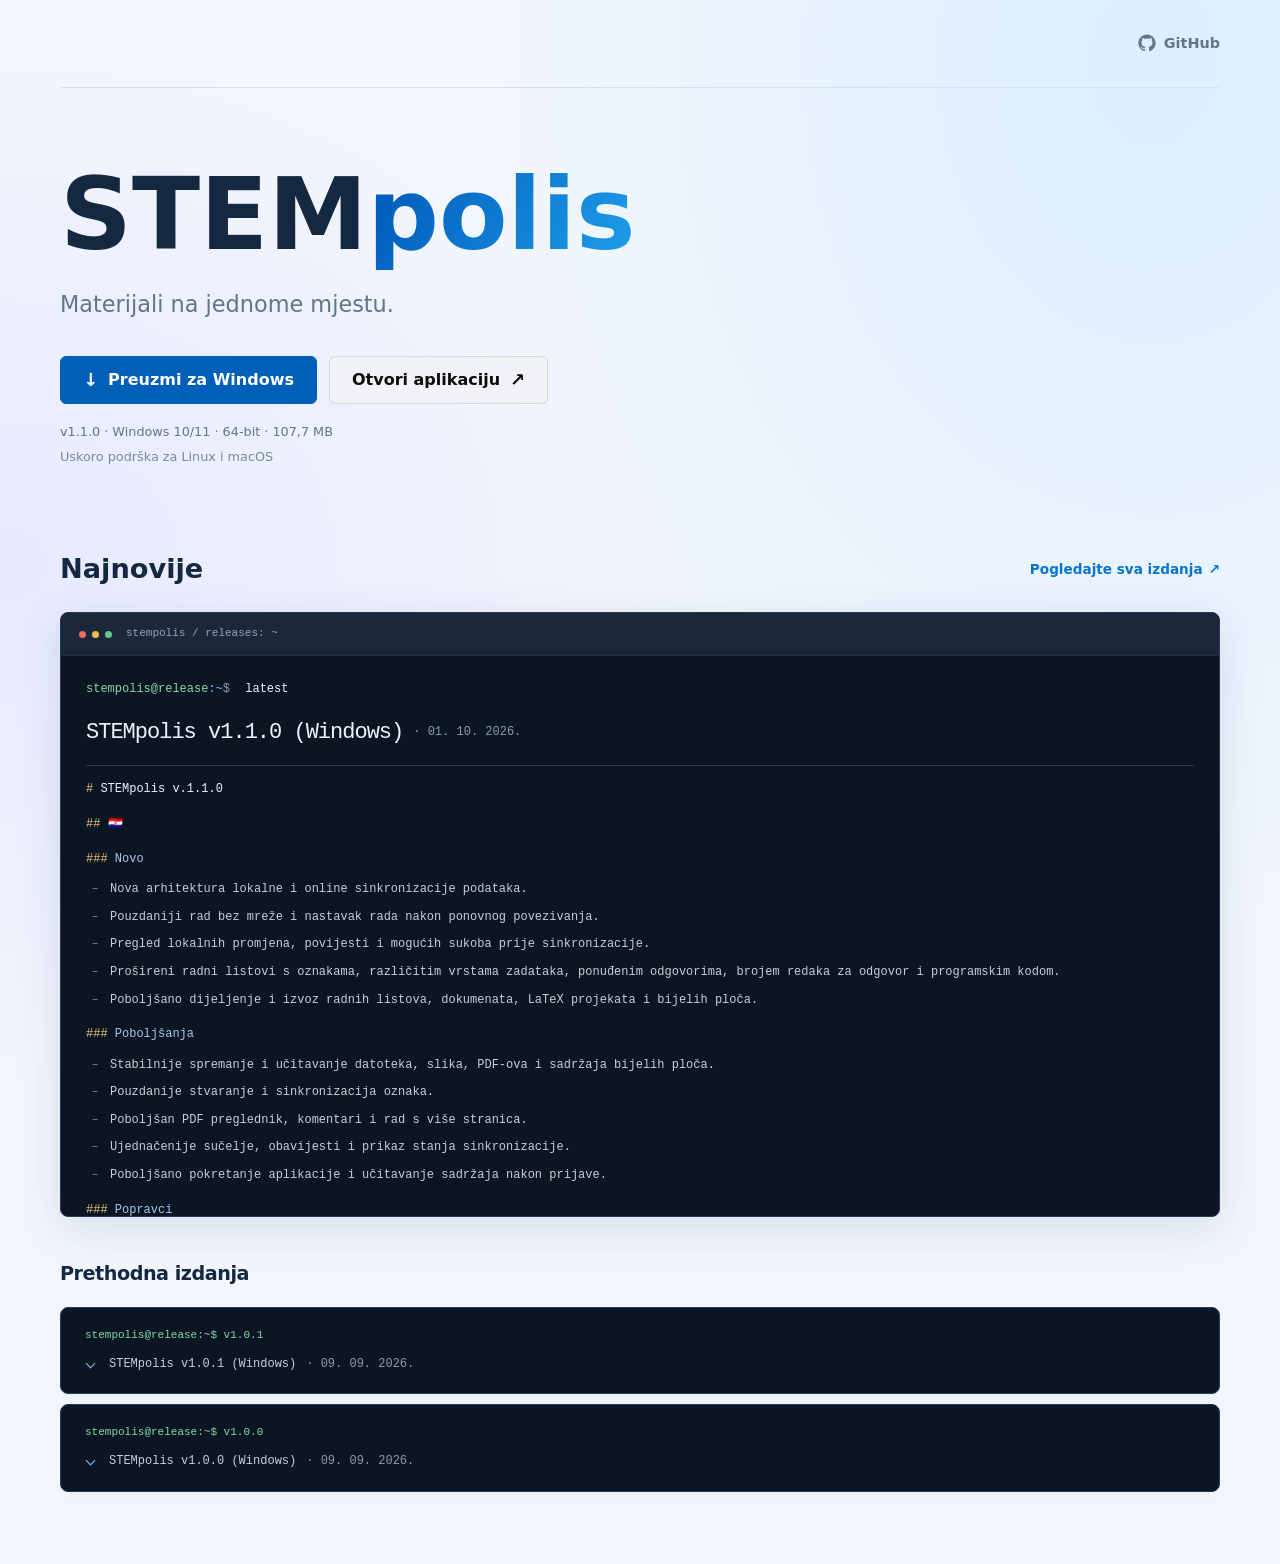
==== commit 99e807c0: "deploy: 73eeaa3d6cc794ce6e755473ddc3034c04c2943a" ====
--- a/index.html
+++ b/index.html
@@ -52,13 +52,7 @@
             <div class="release-terminal">
                 <div class="terminal-toolbar" aria-hidden="true">
                     <span class="terminal-controls"><span></span><span></span><span></span></span>
-                    <span class="terminal-title">stempolis / releases</span>
-                    <span class="terminal-mark">
-                        <svg viewBox="0 0 24 24" width="20" height="20" fill="none" stroke="currentColor"
-                            stroke-width="2" stroke-linecap="round" stroke-linejoin="round" aria-hidden="true" focusable="false">
-                            <path d="m5 6 6 6-6 6M13 18h6" />
-                        </svg>
-                    </span>
+                    <span class="terminal-title">stempolis / releases: ~</span>
                 </div>
                 <div class="terminal-body" tabindex="0" aria-labelledby="releases-title">
                     <div class="terminal-prompt" aria-hidden="true">
--- a/styles.css
+++ b/styles.css
@@ -7,7 +7,6 @@
     --blue-dark: #0059ab;
     --muted: #63748b;
     --border: #d7e2ef;
-    --mono: "Cascadia Code", Consolas, ui-monospace, monospace;
 }
 
 * { box-sizing: border-box; }
@@ -97,58 +96,56 @@
     --ansi-accent: #e5c07b;
     --ansi-link: #80bfff;
     border: 1px solid #293b51;
-    border-radius: 14px;
+    border-radius: 8px;
     color: #c4d0de;
     background: #0c1522;
-    font: .85rem/1.7 var(--mono);
-    box-shadow: 0 26px 60px -30px #18395770, 0 5px 15px #1839570d;
+    font: 400 12px/1.8 Consolas, "Courier New", monospace;
+    box-shadow: 0 12px 45px #18395722;
     overflow: hidden;
 }
-.terminal-toolbar { display: flex; align-items: center; justify-content: space-between; gap: 16px; min-height: 48px; padding: 0 22px; border-bottom: 1px solid #2b3b505c; background: linear-gradient(180deg, #1b2839, #172333); }
-.terminal-controls { display: flex; gap: 7px; }
-.terminal-controls > span { width: 9px; height: 9px; border-radius: 50%; background: #ed6b61; }
+.terminal-toolbar { display: flex; align-items: center; justify-content: flex-start; gap: 14px; min-height: 43px; padding: 0 18px; border-bottom: 1px solid #2b3b505c; background: #1b2839; }
+.terminal-controls { display: flex; gap: 6px; }
+.terminal-controls > span { width: 7px; height: 7px; border-radius: 50%; background: #ed6b61; }
 .terminal-controls > span:nth-child(2) { background: #eebd4f; }
 .terminal-controls > span:nth-child(3) { background: #65c58c; }
-.terminal-title { color: #93a6bd; font-size: .74rem; }
-.terminal-mark { display: flex; justify-content: flex-end; width: 41px; color: #7287a1; }
-.terminal-body { max-height: 560px; overflow-y: auto; padding: 26px 30px; scrollbar-width: thin; scrollbar-color: #42556c #0c1522; }
+.terminal-title { color: #93a6bd; font-size: 11px; }
+.terminal-body { max-height: 560px; overflow-y: auto; overflow-wrap: anywhere; padding: 23px 25px 17px; scrollbar-width: thin; scrollbar-color: #42556c transparent; }
 .terminal-body:focus-visible { outline-offset: -4px; }
-.terminal-prompt { margin-bottom: 20px; color: #eef4ff; overflow-wrap: anywhere; }
+.terminal-prompt { margin-bottom: 12px; color: #eef4ff; overflow-wrap: anywhere; }
 .prompt-user { color: #83d9ac; }
 .prompt-path { color: #80bfff; }
 .prompt-sign { margin-right: 8px; color: #879bb4; }
-.terminal-idle { display: flex; align-items: center; margin: 24px 0 0; }
+.terminal-idle { display: flex; align-items: center; margin: 15px 0 0; padding-top: 13px; border-top: 1px solid #2a3b51; }
 .terminal-cursor { display: inline-block; width: 8px; height: 1.1em; background: #83d9ac; animation: blink 1.2s step-end infinite; }
 #release-status { color: #879bb4; }
-#latest-release > header, #older-release-list summary { display: flex; align-items: center; flex-wrap: wrap; gap: 10px; font-weight: 600; }
-#latest-release > header { margin-bottom: 18px; padding-bottom: 15px; border-bottom: 1px dashed #2a3b51; }
-#latest-release > header h3 { margin: 0; font: inherit; }
+#latest-release > header, #older-release-list summary { display: flex; align-items: center; flex-wrap: wrap; gap: 10px; font-weight: 400; }
+#latest-release > header { margin-bottom: 13px; padding-bottom: 13px; border-bottom: 1px solid #2a3b51; }
+#latest-release > header h3 { margin: 0; font: inherit; font-size: 22px; letter-spacing: -1px; }
 #latest-release > header a { color: #eef4ff; text-decoration: none; }
 #latest-release > header a:hover { color: var(--ansi-link); }
 #latest-release > header > span, #older-release-list summary span:last-child, .asset-link span + span { color: #879bb4; font-weight: 400; }
-.release-terminal section { margin-bottom: 24px; overflow-wrap: anywhere; }
-.release-terminal section h3, .release-terminal section h4 { margin: 20px 0 8px; color: #eef4ff; font-size: 1em; font-weight: 600; }
+.release-terminal section { margin-bottom: 18px; overflow-wrap: anywhere; }
+.release-terminal section h3, .release-terminal section h4 { margin: 13px 0 9px; color: #eef4ff; font-size: 1em; font-weight: 400; }
 .release-terminal section h3::before, .release-terminal section h4::before { content: attr(data-prefix); color: var(--ansi-accent); }
 .release-terminal section h4 { color: #a6c8f1; }
-.release-terminal section p, .release-terminal section ul, .release-terminal section ol { margin: 0 0 10px; }
+.release-terminal section p, .release-terminal section ul, .release-terminal section ol { margin: 0 0 6px; }
 .release-terminal section ul { padding-left: 20px; list-style-type: "– "; }
 .release-terminal section ol { padding-left: 28px; }
-.release-terminal section li { padding-left: 4px; margin-bottom: 5px; }
+.release-terminal section li { padding-left: 4px; margin-bottom: 6px; }
 .release-terminal section li::marker { color: #6385ad; }
 .release-terminal section code { padding: 2px 5px; border-radius: 3px; color: var(--ansi-accent); background: #1c2b3e; font-family: inherit; }
 .release-terminal a { color: var(--ansi-link); }
 .release-terminal a:hover { color: white; }
-.asset-list { padding-top: 18px; border-top: 1px dashed #2a3b51; }
+.asset-list { padding-top: 13px; border-top: 1px solid #2a3b51; }
 .asset-link { min-width: 190px; max-width: 100%; align-items: flex-start; flex-direction: column; gap: 4px; white-space: normal; overflow-wrap: anywhere; }
-.release-terminal .asset-link { min-height: 38px; padding: 10px 14px; border-color: #304864; border-radius: 7px; color: #b5d9ff; background: #14263b; font: inherit; }
+.release-terminal .asset-link { min-height: 36px; padding: 8px; border-color: #304864; border-radius: 5px; color: #b5d9ff; background: transparent; font: inherit; font-size: 11px; line-height: 1.5; }
 .release-terminal .asset-link:hover { border-color: #6397ce; color: white; background: #1a3049; }
-.asset-link span + span { font-size: .72rem; }
 
 #older-releases { margin-top: 42px; }
 #older-releases > h2 { margin-bottom: 18px; font-size: 1.2rem; font-weight: 650; letter-spacing: -.025em; }
 #older-release-list { display: grid; gap: 10px; }
-#older-release-list .release-terminal { padding: 18px 24px; border-radius: 10px; box-shadow: 0 4px 12px #18395708; }
-#older-release-list .release-terminal::before { content: attr(data-prompt); display: block; margin-bottom: 8px; color: #83d9ac; font-size: .75rem; overflow-wrap: anywhere; }
+#older-release-list .release-terminal { padding: 18px 24px; box-shadow: 0 4px 12px #18395708; }
+#older-release-list .release-terminal::before { content: attr(data-prompt); display: block; margin-bottom: 8px; color: #83d9ac; font-size: 11px; overflow-wrap: anywhere; }
 #older-release-list summary { cursor: pointer; list-style: none; }
 #older-release-list summary::-webkit-details-marker { display: none; }
 .release-chevron { width: 7px; height: 7px; margin: 0 5px 3px 2px; border: solid #80bfff; border-width: 0 1.5px 1.5px 0; transform: rotate(45deg); transition: transform .2s ease; }
@@ -161,6 +158,7 @@
     .hero { min-height: 420px; padding: 60px 0 68px; }
     h1 { font-size: clamp(3.5rem, 8vw, 5rem); }
     .actions { gap: 10px; }
+    .terminal-body { padding: 18px; }
 }
 
 @media (max-width: 640px) {
@@ -176,10 +174,9 @@
     .section-heading { align-items: flex-start; gap: 10px; }
     .section-heading h2 { font-size: 1.35rem; }
     .section-heading > a { max-width: 155px; padding-top: 4px; font-size: .76rem; text-align: right; }
-    .terminal-toolbar { min-height: 44px; padding-inline: 16px; gap: 10px; }
-    .terminal-title { font-size: .65rem; }
-    .terminal-body { max-height: 520px; padding: 20px 16px; }
-    .release-terminal { font-size: .78rem; border-radius: 11px; }
+    .terminal-toolbar { padding-inline: 15px; gap: 10px; }
+    .terminal-body { max-height: 520px; padding: 17px 15px; }
+    #latest-release > header h3 { font-size: 20px; }
     #older-release-list .release-terminal { padding: 16px; }
     #older-releases { margin-top: 32px; }
     .releases { padding-bottom: 40px; }
